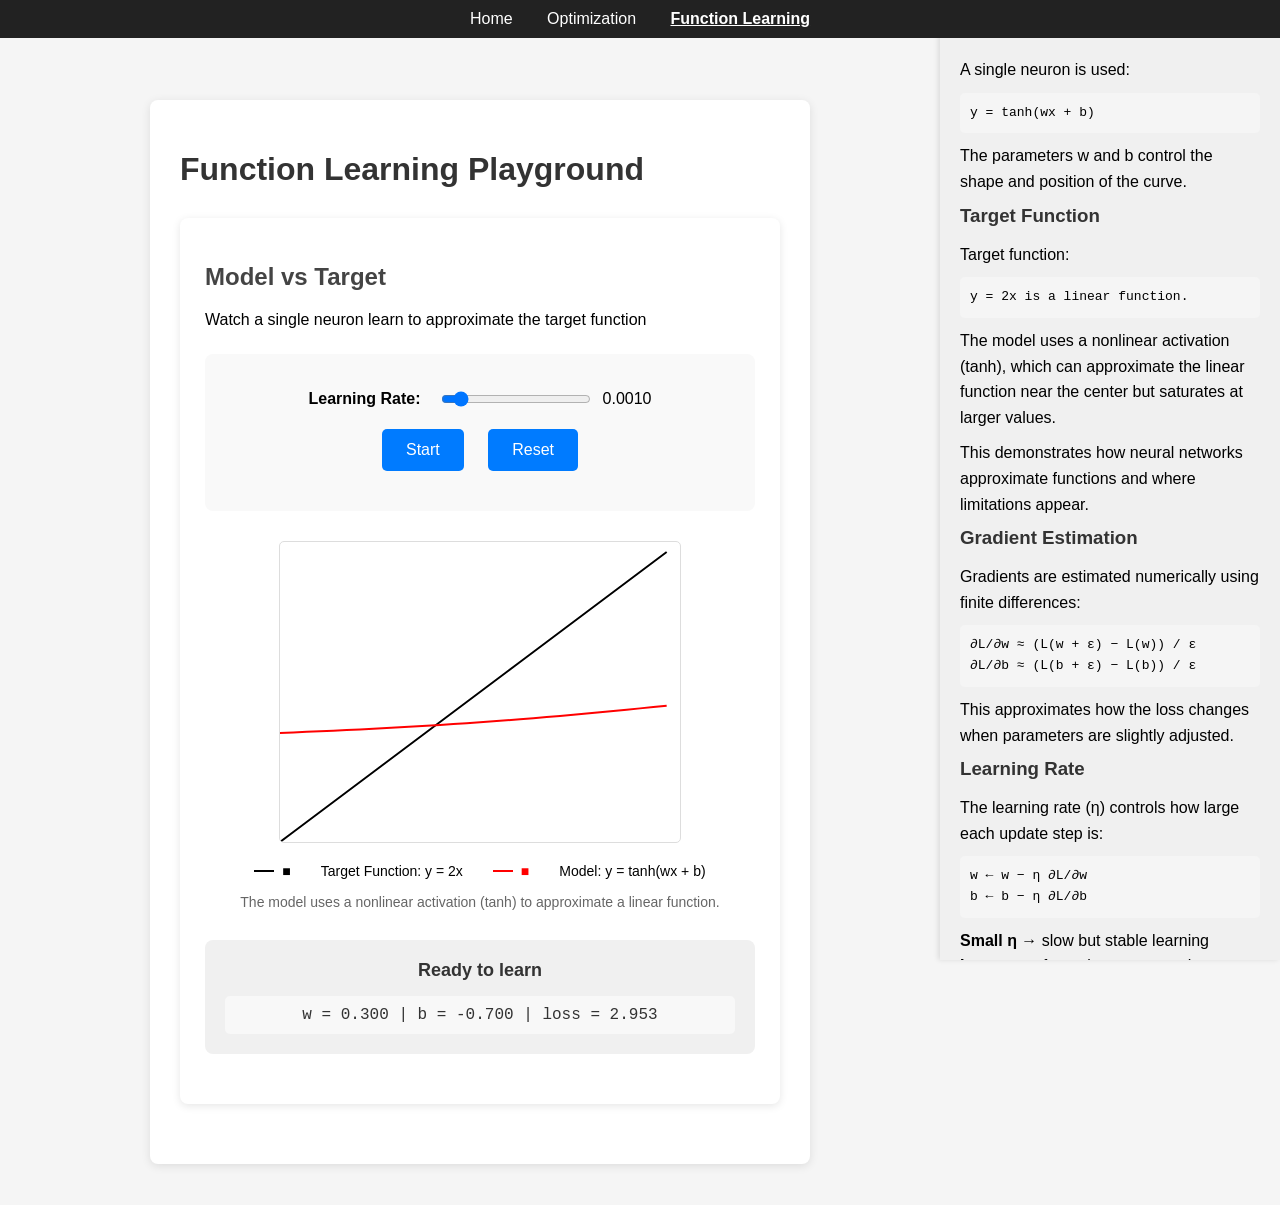
==== fitting.html @ cedfdedf "Add files via upload" ====
<!DOCTYPE html>
<html lang="en">
<head>
    <meta charset="UTF-8">
    <meta name="viewport" content="width=device-width, initial-scale=1.0">
    <title>Function Learning Playground</title>
    <link rel="stylesheet" href="style.css">
</head>
<body>
    <nav>
        <a href="index.html">Home</a>
        <a href="playground.html">Optimization</a>
        <a href="fitting.html" style="font-weight: bold; text-decoration: underline;">Function Learning</a>
    </nav>

    <div class="main-content">
        <div class="container">
            <h1>Function Learning Playground</h1>

            <div class="card">
                <h2>Model vs Target</h2>
                <p>Watch a single neuron learn to approximate the target function</p>

                <div class="controls">
                    <div class="control-group">
                        <label for="learning-rate-fitting">Learning Rate:</label>
                        <input type="range" id="lr" min="0.0001" max="0.01" step="0.0001" value="0.001">
                        <span id="lrValue">0.0010</span>
                    </div>

                    <div class="buttons">
                        <button id="start-btn-fitting">Start</button>
                        <button id="reset-btn-fitting">Reset</button>
                    </div>
                </div>

                <div class="visualization">
                    <svg id="plot-fitting" width="400" height="300">
                        <polyline id="target-curve" fill="none" stroke="black" stroke-width="2"/>
                        <polyline id="model-curve" fill="none" stroke="red" stroke-width="2"/>
                    </svg>
                    <div class="legend">
                        <span style="color:black;">■</span> Target Function: y = 2x
                        <span style="color:red;">■</span> Model: y = tanh(wx + b)
                    </div>
                    <p style="margin-top: 10px; font-size: 14px; color: #666;">
                        The model uses a nonlinear activation (tanh) to approximate a linear function.
                    </p>
                </div>

                <div class="info-panel">
                    <div id="learning-status">Ready to learn</div>
                    <div id="fitting-info">w = 0.500 | b = 0.000 | loss = 0.500</div>
                </div>
            </div>
        </div>
    </div>

    <div class="sidebar">
        <h3>Model</h3>
        <p>A single neuron is used:</p>
        <p style="font-family: monospace; background: #f5f5f5; padding: 10px; border-radius: 5px; margin: 10px 0;">
            y = tanh(wx + b)
        </p>
        <p>The parameters w and b control the shape and position of the curve.</p>

        <h3>Target Function</h3>
        <p>Target function:</p>
        <p style="font-family: monospace; background: #f5f5f5; padding: 10px; border-radius: 5px; margin: 10px 0;">
            y = 2x is a linear function.
        </p>
        <p>The model uses a nonlinear activation (tanh), which can approximate the linear function near the center but saturates at larger values.</p>
        <p>This demonstrates how neural networks approximate functions and where limitations appear.</p>

        <h3>Gradient Estimation</h3>
        <p>Gradients are estimated numerically using finite differences:</p>
        <p style="font-family: monospace; background: #f5f5f5; padding: 10px; border-radius: 5px; margin: 10px 0;">
            ∂L/∂w ≈ (L(w + ε) − L(w)) / ε<br>
            ∂L/∂b ≈ (L(b + ε) − L(b)) / ε
        </p>
        <p>This approximates how the loss changes when parameters are slightly adjusted.</p>

        <h3>Learning Rate</h3>
        <p>The learning rate (η) controls how large each update step is:</p>
        <p style="font-family: monospace; background: #f5f5f5; padding: 10px; border-radius: 5px; margin: 10px 0;">
            w ← w − η ∂L/∂w<br>
            b ← b − η ∂L/∂b
        </p>
        <p>
            <strong>Small η</strong> → slow but stable learning<br>
            <strong>Large η</strong> → faster but may overshoot
        </p>

        <h3>Training Process</h3>
        <p>Training process:</p>
        <ol style="margin: 10px 0; padding-left: 20px;">
            <li>The model makes predictions</li>
            <li>The error (loss) is computed</li>
            <li>Gradients estimate how to reduce error</li>
            <li>Parameters are updated</li>
            <li>Process repeats until the model improves</li>
            <br>
        </ol>

    </div>

    <script src="fitting.js"></script>
</body>
</html>
---- style.css ----
body {
    font-family: Arial, sans-serif;
    margin: 0;
    background: #f5f5f5;
}

nav {
    background: #222;
    padding: 10px;
    text-align: center;
    position: fixed;
    top: 0;
    left: 0;
    right: 0;
    z-index: 100;
}

nav a {
    color: white;
    margin: 0 15px;
    text-decoration: none;
    font-size: 16px;
}

nav a:hover {
    text-decoration: underline;
}

.main-content {
    margin-right: 320px;
    padding-top: 60px;
    min-height: 100vh;
}

.container {
    max-width: 600px;
    margin: 40px auto;
    background: white;
    padding: 30px;
    border-radius: 8px;
    box-shadow: 0 2px 10px rgba(0,0,0,0.1);
}

h1 {
    color: #333;
    margin-bottom: 30px;
}

h2 {
    color: #444;
    margin-bottom: 20px;
}

h3 {
    color: #555;
    margin-bottom: 15px;
    margin-top: 25px;
}

.card {
    background: #fff;
    padding: 25px;
    border-radius: 8px;
    box-shadow: 0 2px 8px rgba(0,0,0,0.1);
    margin-bottom: 30px;
}

.controls {
    margin: 25px 0;
    padding: 20px;
    background: #f9f9f9;
    border-radius: 8px;
}

.control-group {
    margin: 15px 0;
    display: flex;
    align-items: center;
    justify-content: center;
    gap: 10px;
}

.control-group label {
    font-weight: bold;
    min-width: 120px;
}

input[type="range"] {
    width: 150px;
}

#lr-value, #lr-value-fitting {
    min-width: 50px;
    font-weight: bold;
    color: #666;
    font-family: monospace;
    padding: 5px;
    background: #f0f0f0;
    border-radius: 3px;
}

.buttons {
    text-align: center;
    margin: 20px 0;
}

button {
    padding: 12px 24px;
    margin: 0 10px;
    font-size: 16px;
    cursor: pointer;
    background: #007bff;
    color: white;
    border: none;
    border-radius: 5px;
    transition: background 0.3s;
}

button:hover {
    background: #0056b3;
}

button:disabled {
    background: #ccc;
    cursor: not-allowed;
}

.visualization {
    margin: 30px 0;
    text-align: center;
}

svg {
    border: 1px solid #ddd;
    margin: 20px auto;
    display: block;
    background: white;
    border-radius: 5px;
}

.legend {
    display: flex;
    justify-content: center;
    gap: 30px;
    margin: 15px 0;
    font-size: 14px;
}

.legend span {
    display: flex;
    align-items: center;
    gap: 8px;
}

.legend span::before {
    content: '';
    display: inline-block;
    width: 20px;
    height: 2px;
}

.legend span:first-child::before {
    background: black;
}

.legend span:last-child::before {
    background: red;
}

.info-panel {
    background: #f0f0f0;
    padding: 20px;
    border-radius: 8px;
    margin: 25px 0;
    text-align: center;
}

#status, #learning-status {
    font-weight: bold;
    margin-bottom: 15px;
    font-size: 18px;
    color: #333;
}

#info, #fitting-info {
    font-family: monospace;
    font-size: 16px;
    color: #333;
    background: #f8f8f8;
    padding: 10px;
    border-radius: 5px;
}

.description {
    margin: 20px 0;
    line-height: 1.6;
    color: #666;
}

.features {
    background: #f9f9f9;
    padding: 20px;
    border-radius: 8px;
    margin: 20px 0;
}

.features ul {
    padding-left: 20px;
}

.features li {
    margin: 10px 0;
}

.getting-started {
    background: #fff3cd;
    padding: 20px;
    border-radius: 8px;
    border-left: 4px solid #ffc107;
}

.sidebar {
    position: fixed;
    right: 0;
    top: 0;
    width: 300px;
    height: 100vh;
    overflow-y: auto;
    padding: 20px;
    padding-bottom: 40px;
    background: #f0f0f0;
    box-shadow: -2px 0 5px rgba(0,0,0,0.1);
}

.sidebar h3 {
    color: #333;
    margin-top: 0;
}

.sidebar p {
    margin: 10px 0;
    line-height: 1.6;
}

.sidebar ul {
    padding-left: 20px;
    margin: 10px 0;
}

.sidebar li {
    margin: 8px 0;
}

#math-status, #learning-progress {
    background: #e8f4fd;
    padding: 15px;
    border-radius: 5px;
    margin-top: 20px;
    font-size: 14px;
    line-height: 1.5;
}

/* Responsive adjustments */
@media (max-width: 768px) {
    .main-content {
        margin-right: 0;
    }

    .sidebar {
        display: none;
    }

    .container {
        margin: 20px;
        padding: 20px;
    }

    nav a {
        margin: 0 10px;
        font-size: 14px;
    }
}
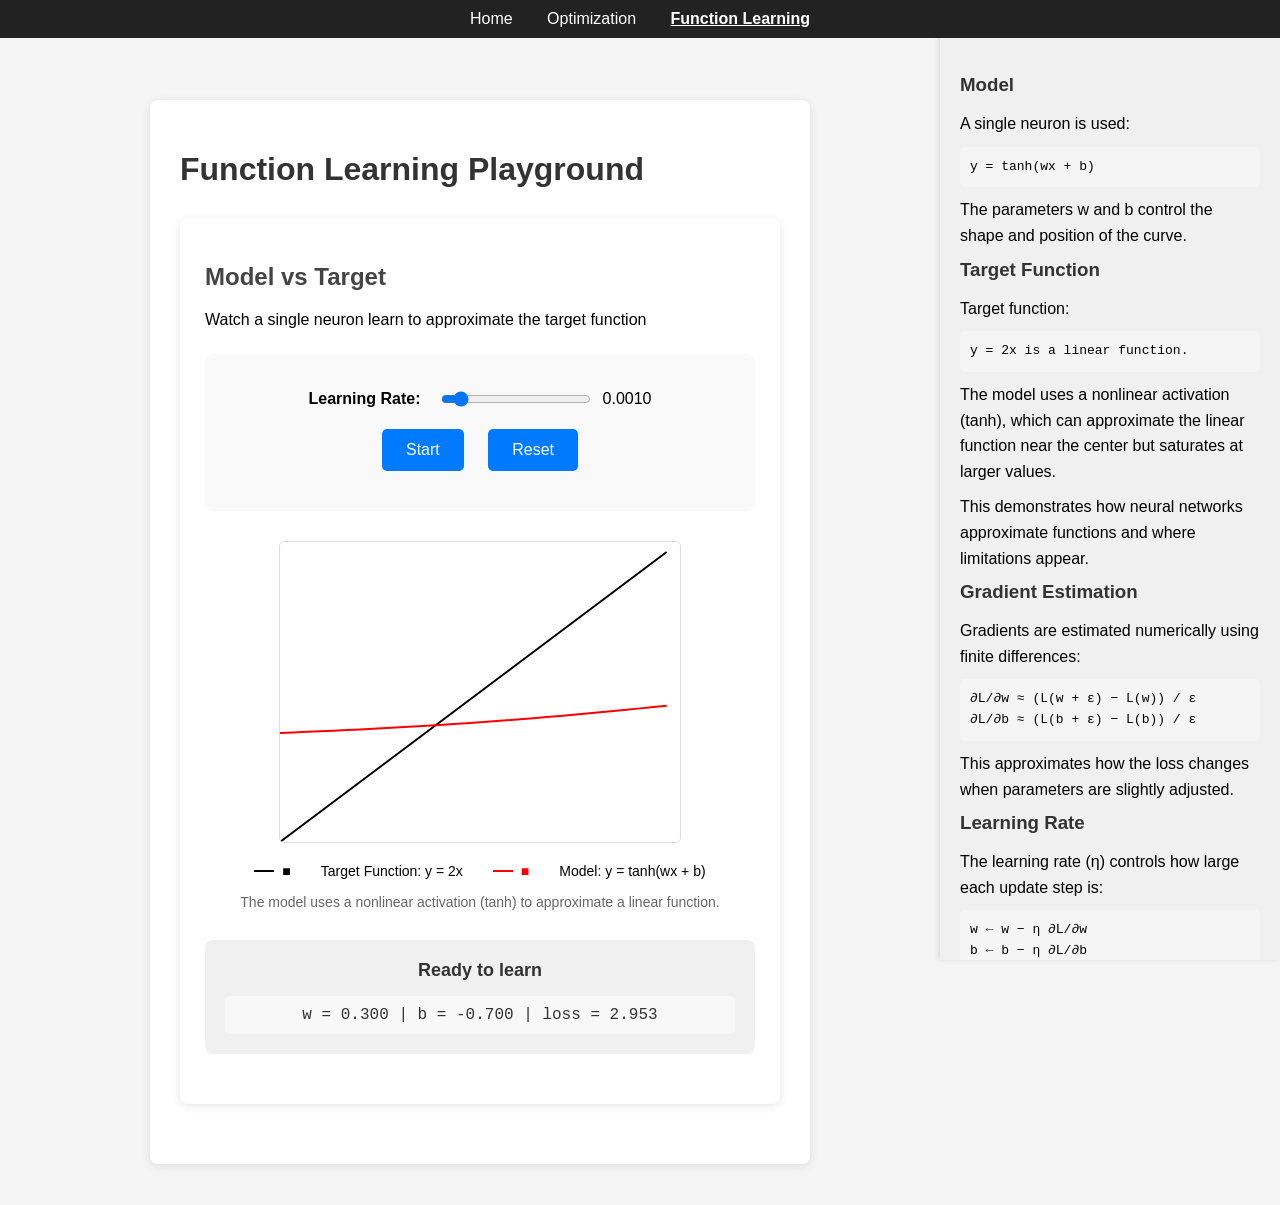
==== commit 1eaf0ee9: "Add files via upload" ====
--- a/fitting.html
+++ b/fitting.html
@@ -57,6 +57,7 @@
     </div>
 
     <div class="sidebar">
+        <br><br><br>
         <h3>Model</h3>
         <p>A single neuron is used:</p>
         <p style="font-family: monospace; background: #f5f5f5; padding: 10px; border-radius: 5px; margin: 10px 0;">
